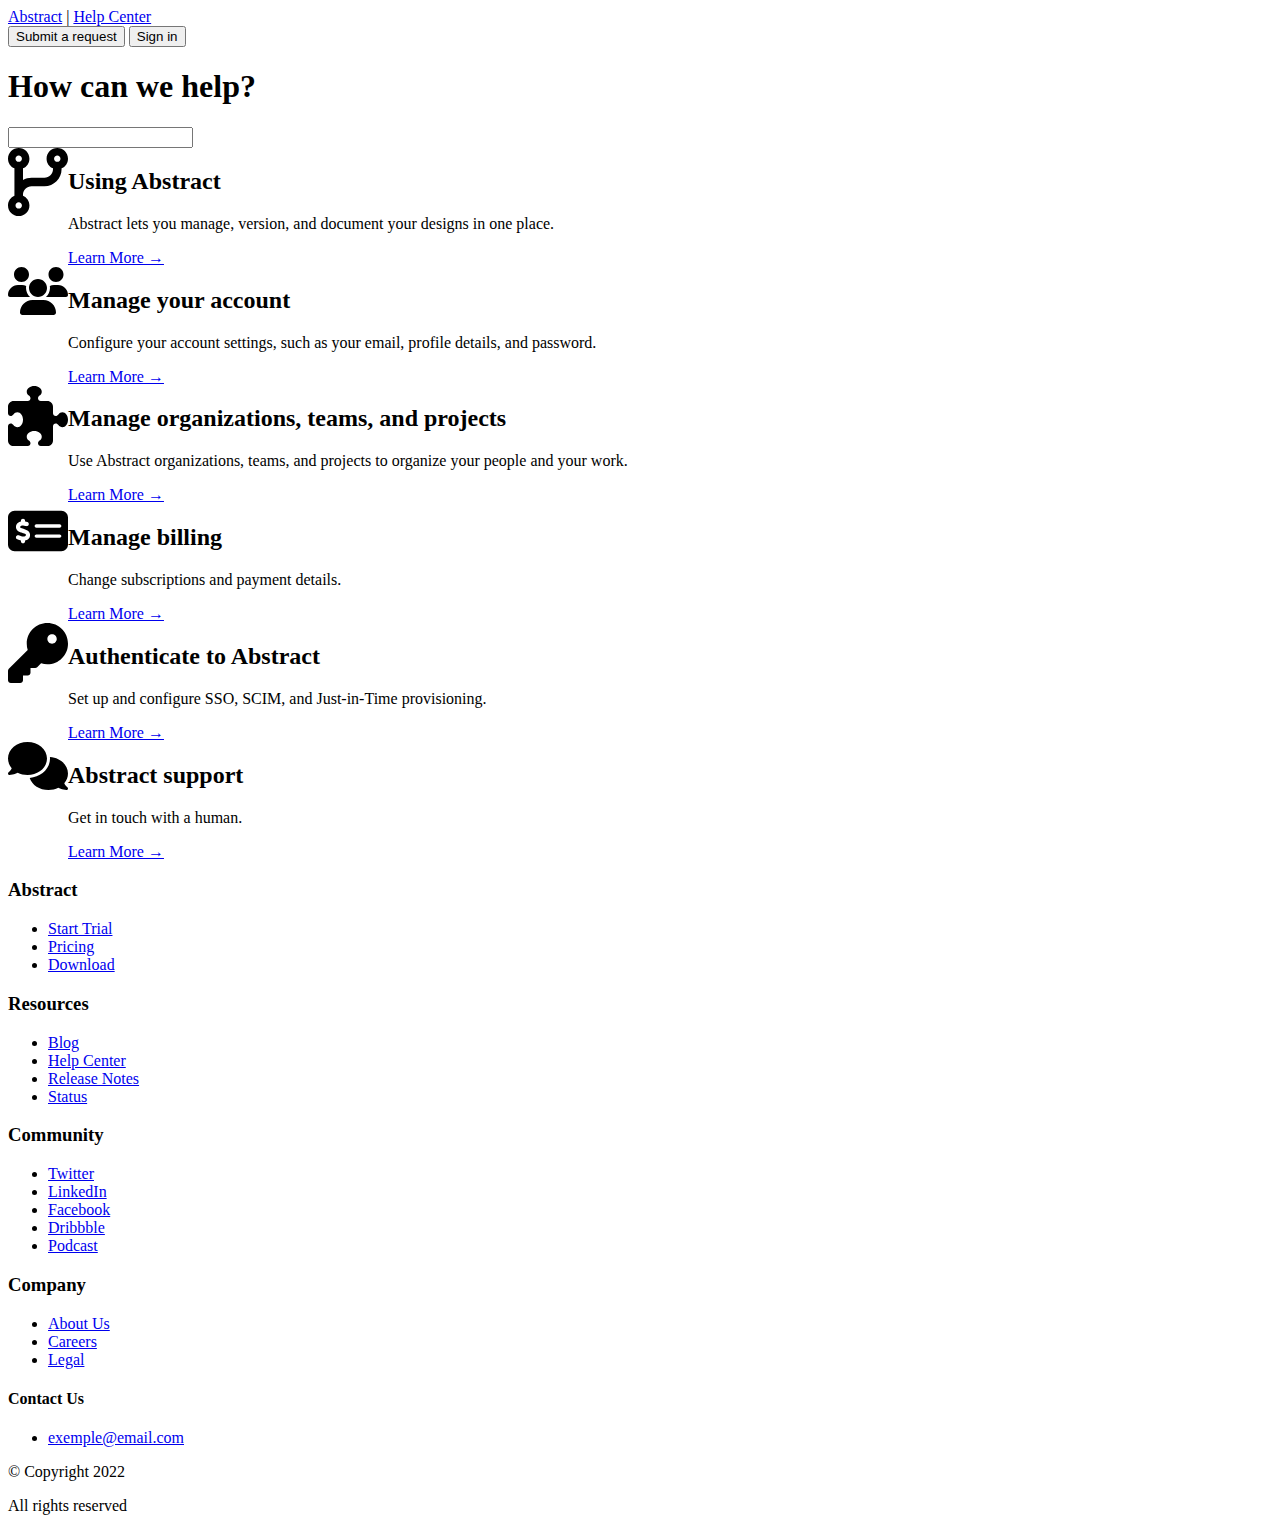
==== Level 1/Abstract/index.html @ 596e70d6 "Html inserido." ====
<html lang="en">
<head>
    <meta charset="UTF-8">
    <meta http-equiv="X-UA-Compatible" content="IE=edge">
    <meta name="viewport" content="width=device-width, initial-scale=1.0">
    <link rel="stylesheet" href="path/to/font-awesome/css/font-awesome.min.css">
    <link rel="stylesheet" href="styles.css">
    <title>Abstract</title>
</head>
<body>
    <nav>
        <div class="esquerda">
            <a href="#">Abstract</a> | <a href="#">Help Center</a>
        </div>
        <div class="direita">
            <button class="submit">Submit a request</button>
            <button class="sign--in">Sign in</button>
        </div>
    </nav>
    <main>
        <section class="hero">
            <h1>How can we help?</h1>
            <input type="text" id="search" name="search">
        </section>
        <section class="main--content">
            <article class="box">
                <div class="icon">
                    <img class="icons" src="./icons/code-branch-solid.svg">
                </div>
                <div class="box--content">
                    <h2>Using Abstract</h2>
                    <p>Abstract lets you manage, version, and document your designs in one place.</p>
                    <a href="#">Learn More →</a>
                </div>
            </article>
            <article class="box">
                <div class="icon">
                    <img class="icons" src="./icons/users-solid.svg">
                </div>
                <div class="box--content">
                    <h2>Manage your account</h2>
                    <p>Configure your account settings, such as your email, profile details, and password.</p>
                    <a href="#">Learn More →</a>
                </div>
            </article>
            <article class="box">
                <div class="icon">
                    <img class="icons" src="./icons/puzzle-piece-solid.svg">
                </div>
                <div class="box--content">
                    <h2>Manage organizations, teams, and projects</h2>
                    <p>Use Abstract organizations, teams, and projects to organize your people and your work.</p>
                    <a href="#">Learn More →</a>
                </div>
            </article>
            <article class="box">
                <div class="icon">
                    <img class="icons" src="./icons/money-check-dollar-solid.svg">
                </div>
                <div class="box--content">
                    <h2>Manage billing</h2>
                    <p>Change subscriptions and payment details.</p>
                    <a href="#">Learn More →</a>
                </div>
            </article>
            <article class="box">
                <div class="icon">
                    <img class="icons" src="./icons/key-solid.svg">
                </div>
                <div class="box--content">
                    <h2>Authenticate to Abstract</h2>
                    <p>Set up and configure SSO, SCIM, and Just-in-Time provisioning.</p>
                    <a href="#">Learn More →</a>
                </div>
            </article>
            <article class="box">
                <div class="icon">
                    <img class="icons" src="./icons/comments-solid.svg">
                </div>
                <div class="box--content">
                    <h2>Abstract support</h2>
                    <p>Get in touch with a human.</p>
                    <a href="#">Learn More →</a>
                </div>
            </article>
        </section>
    </main>
    <footer>
        <div class="col--1">
            <h3>Abstract</h3>
            <ul>
                <li><a class="contact--links" href="#">Start Trial</a></li>
                <li><a class="contact--links" href="#">Pricing</a></li>
                <li><a class="contact--links" href="#">Download</a></li>
            </ul>
        </div>
        <div class="col--2">
            <h3>Resources</h3>
            <ul>
                <li><a class="contact--links" href="#">Blog</a></li>
                <li><a class="contact--links" href="#">Help Center</a></li>
                <li><a class="contact--links" href="#">Release Notes</a></li>
                <li><a class="contact--links" href="#">Status</a></li>
            </ul>
        </div>
        <div class="col--3">
            <h3>Community</h3>
            <ul>
                <li><a class="contact--links" href="#">Twitter</a></li>
                <li><a class="contact--links" href="#">LinkedIn</a></li>
                <li><a class="contact--links" href="#">Facebook</a></li>
                <li><a class="contact--links" href="#">Dribbble</a></li>
                <li><a class="contact--links" href="#">Podcast</a></li>
            </ul>
        </div>
        <div class="col--4">
            <div class="col--4-top">
                <h3>Company</h3>
                <ul>
                    <li><a class="contact--links" href="#">About Us</a></li>
                    <li><a class="contact--links" href="#">Careers</a></li>
                    <li><a class="contact--links" href="#">Legal</a></li>
                </ul>
            </div>
            <div class="col--4-top">
                <h4>Contact Us</h4>
                <ul>
                    <li><a class="contact--links" href="#">exemple@email.com</a></li>
                </ul>
            </div>
        </div>
        <div class="col--5">
            <p>© Copyright 2022</p>
            <p>All rights reserved</p>
        </div>
    </footer>
</body>
</html>
---- Level 1/Abstract/styles.css ----
/* MAIN */
.box {
    display: flex;
    flex-direction: row;
}

.icons {
    width: 60px;
}
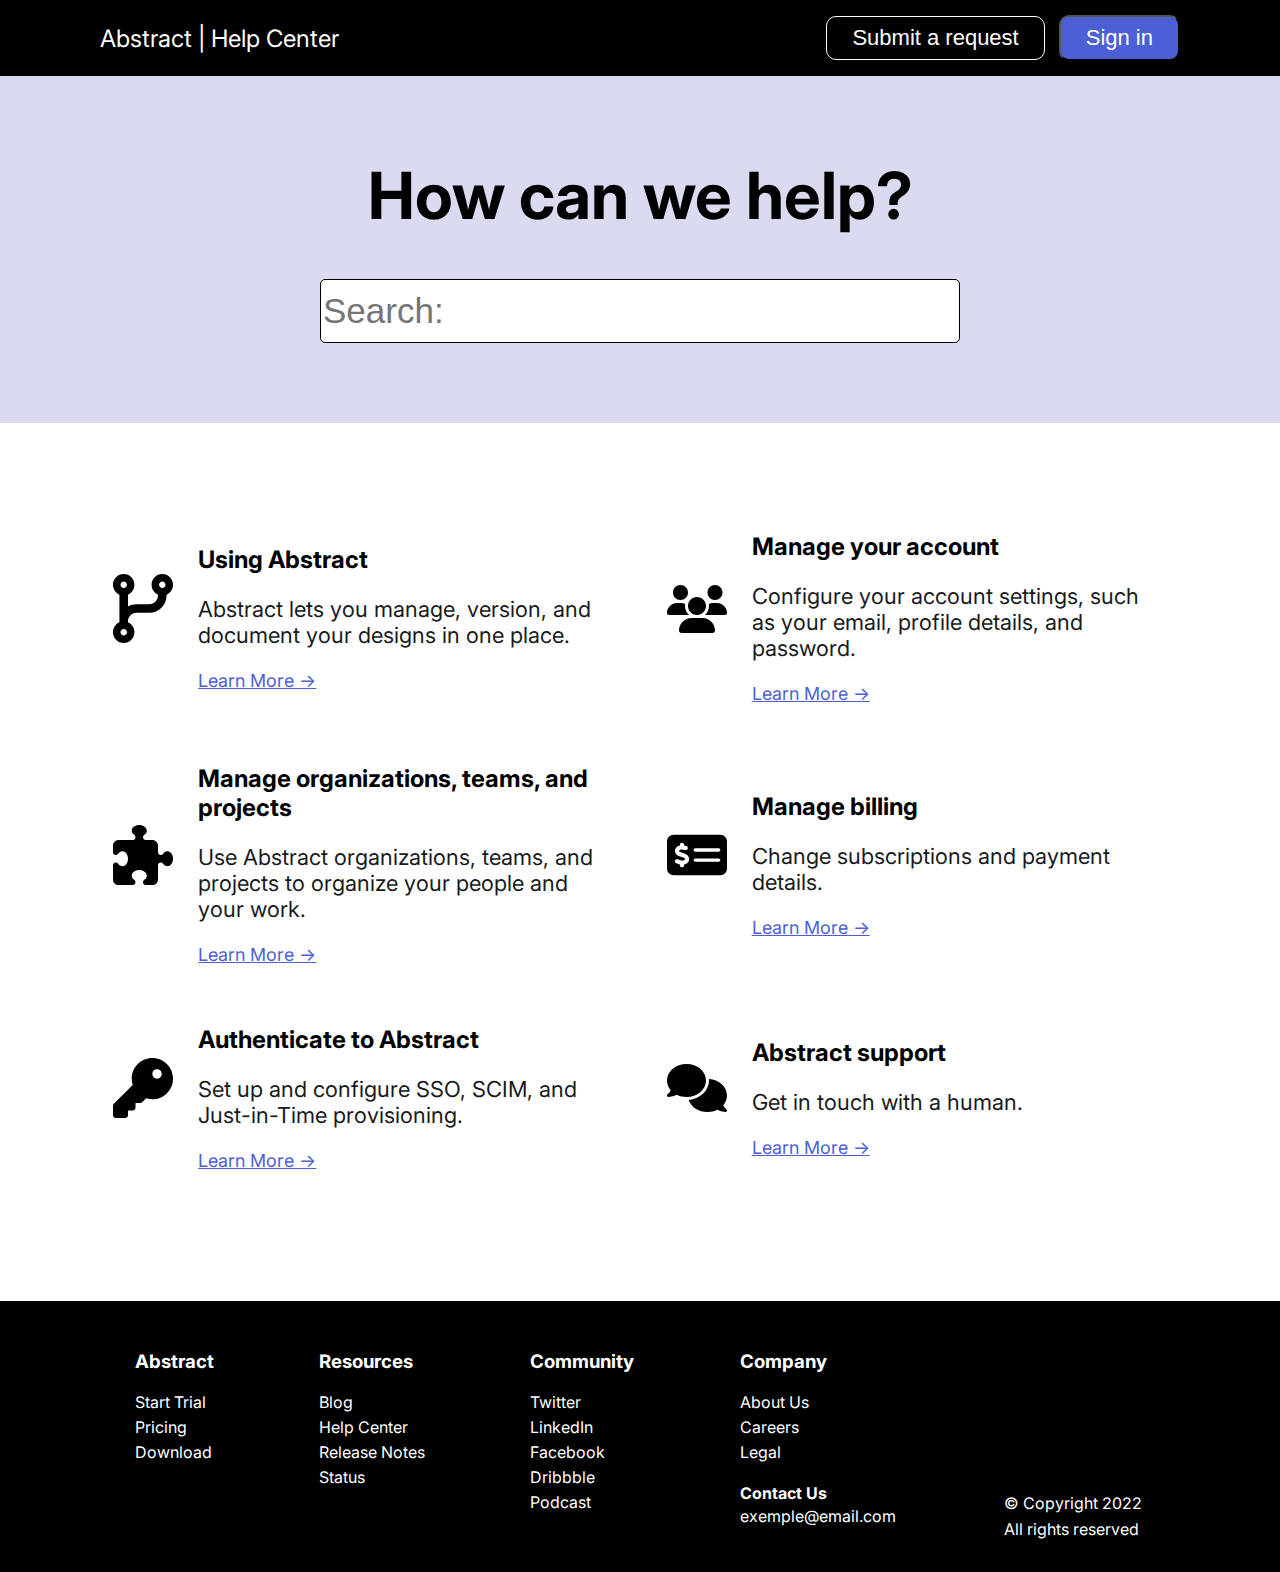
==== commit 1aa22796: "Desktop CSS inserido" ====
--- a/Level 1/Abstract/index.html
+++ b/Level 1/Abstract/index.html
@@ -4,13 +4,15 @@
     <meta http-equiv="X-UA-Compatible" content="IE=edge">
     <meta name="viewport" content="width=device-width, initial-scale=1.0">
     <link rel="stylesheet" href="path/to/font-awesome/css/font-awesome.min.css">
+    <link rel="preconnect" href="https://fonts.gstatic.com" crossorigin>
+    <link href="https://fonts.googleapis.com/css2?family=Inter:wght@400;500;600;700&display=swap" rel="stylesheet">
     <link rel="stylesheet" href="styles.css">
     <title>Abstract</title>
 </head>
 <body>
     <nav>
         <div class="esquerda">
-            <a href="#">Abstract</a> | <a href="#">Help Center</a>
+            <a class="esquerda-link" href="#">Abstract</a> | <a class="esquerda-link" href="#">Help Center</a>
         </div>
         <div class="direita">
             <button class="submit">Submit a request</button>
@@ -20,7 +22,7 @@
     <main>
         <section class="hero">
             <h1>How can we help?</h1>
-            <input type="text" id="search" name="search">
+            <input type="text" id="search" name="search" placeholder="Search:">
         </section>
         <section class="main--content">
             <article class="box">
@@ -29,8 +31,8 @@
                 </div>
                 <div class="box--content">
                     <h2>Using Abstract</h2>
-                    <p>Abstract lets you manage, version, and document your designs in one place.</p>
-                    <a href="#">Learn More →</a>
+                    <p class="box-paragraph">Abstract lets you manage, version, and document your designs in one place.</p>
+                    <a class="box--links" href="#">Learn More →</a>
                 </div>
             </article>
             <article class="box">
@@ -39,8 +41,8 @@
                 </div>
                 <div class="box--content">
                     <h2>Manage your account</h2>
-                    <p>Configure your account settings, such as your email, profile details, and password.</p>
-                    <a href="#">Learn More →</a>
+                    <p class="box-paragraph">Configure your account settings, such as your email, profile details, and password.</p>
+                    <a class="box--links" href="#">Learn More →</a>
                 </div>
             </article>
             <article class="box">
@@ -49,8 +51,8 @@
                 </div>
                 <div class="box--content">
                     <h2>Manage organizations, teams, and projects</h2>
-                    <p>Use Abstract organizations, teams, and projects to organize your people and your work.</p>
-                    <a href="#">Learn More →</a>
+                    <p class="box-paragraph">Use Abstract organizations, teams, and projects to organize your people and your work.</p>
+                    <a class="box--links" href="#">Learn More →</a>
                 </div>
             </article>
             <article class="box">
@@ -59,8 +61,8 @@
                 </div>
                 <div class="box--content">
                     <h2>Manage billing</h2>
-                    <p>Change subscriptions and payment details.</p>
-                    <a href="#">Learn More →</a>
+                    <p class="box-paragraph">Change subscriptions and payment details.</p>
+                    <a class="box--links" href="#">Learn More →</a>
                 </div>
             </article>
             <article class="box">
@@ -69,8 +71,8 @@
                 </div>
                 <div class="box--content">
                     <h2>Authenticate to Abstract</h2>
-                    <p>Set up and configure SSO, SCIM, and Just-in-Time provisioning.</p>
-                    <a href="#">Learn More →</a>
+                    <p class="box-paragraph">Set up and configure SSO, SCIM, and Just-in-Time provisioning.</p>
+                    <a class="box--links" href="#">Learn More →</a>
                 </div>
             </article>
             <article class="box">
@@ -79,8 +81,8 @@
                 </div>
                 <div class="box--content">
                     <h2>Abstract support</h2>
-                    <p>Get in touch with a human.</p>
-                    <a href="#">Learn More →</a>
+                    <p class="box-paragraph">Get in touch with a human.</p>
+                    <a class="box--links" href="#">Learn More →</a>
                 </div>
             </article>
         </section>
@@ -125,13 +127,13 @@
             <div class="col--4-top">
                 <h4>Contact Us</h4>
                 <ul>
-                    <li><a class="contact--links" href="#">exemple@email.com</a></li>
+                    <li><a class="contact--links" href="mailto:exemple@email.com">exemple@email.com</a></li>
                 </ul>
             </div>
         </div>
         <div class="col--5">
-            <p>© Copyright 2022</p>
-            <p>All rights reserved</p>
+            <p class="copyright">© Copyright 2022</p>
+            <p class="copyright">All rights reserved</p>
         </div>
     </footer>
 </body>
--- a/Level 1/Abstract/styles.css
+++ b/Level 1/Abstract/styles.css
@@ -1,11 +1,122 @@
-
+body {
+    font-family: 'inter';
+    margin: 0;
+}
+h1 {
+    font-size: 65px;
+    margin-top: 0;
+}
+h4 {
+    margin-bottom: 0px;
+}
+/* NAV */
+nav {
+    background: #000000;
+    display: flex;
+    flex-direction: row;
+    justify-content: space-between;
+    align-items: center;
+    padding: 15px 100px;
+}
+.esquerda {
+    color: #fff;
+    font-size: 24px;
+}
+.esquerda-link {
+    color: #fff;
+    font-size: 24px;
+    text-decoration: none;
+}
+button {
+    background: #4C5FD5;
+    border-radius: 10px;
+    color: #fff;
+    cursor: pointer;
+    font-size: 22px;
+    padding: 8px 25px;
+}
+.submit {
+    background: none;
+    border: solid 1px;
+    margin-right: 10px;
+}
+.sign--in:hover {
+    background: #fff;
+    color: #000;
+}
 
 /* MAIN */
+/* HERO */
+.hero {
+    background: #DADBF1;
+    text-align: center;
+    padding: 80px 0;
+}
+input#search {
+    border: 1px solid;
+    border-radius: 5px;
+    font-size: 35px;
+    width: 50%;
+    height: 64px;
+}
+
+/* CONTENT */
+.main--content {
+    display: flex;
+    justify-content: space-evenly;
+    flex-direction: row;
+    flex-wrap: wrap;
+    padding: 90px 60px 90px 60px;
+}
 .box {
     display: flex;
     flex-direction: row;
+    align-items: center;
+    margin-bottom: 40px;
+    width: 500px;
+}
+.icons {
+    width: 60px;
+}
+.box--content {
+    margin-left: 25px;
+}
+.box-paragraph {
+    color: #191a1b;
+    font-size: 22px;
+}
+.box--links {
+    color: #4C5FD5;
+    font-size: 18px;
 }
 
-.icons {
-    width: 60px;
+/* FOOTER */
+footer {
+    background: #000000;
+    color: #fff;
+    display: flex;
+    justify-content: space-evenly;
+    padding: 30px;
+}
+ul {
+    list-style: none;
+    padding: 0;
+}
+li {
+    margin-bottom: 5px;
+}
+.contact--links {
+    color: #fff;
+    text-decoration: none;
+}
+.col--4-top > ul {
+    margin-top: 3px;
+}
+.col--5 {
+    display: flex;
+    flex-direction: column;
+    justify-content: end;
+}
+.copyright {
+    margin: 3px;
 }